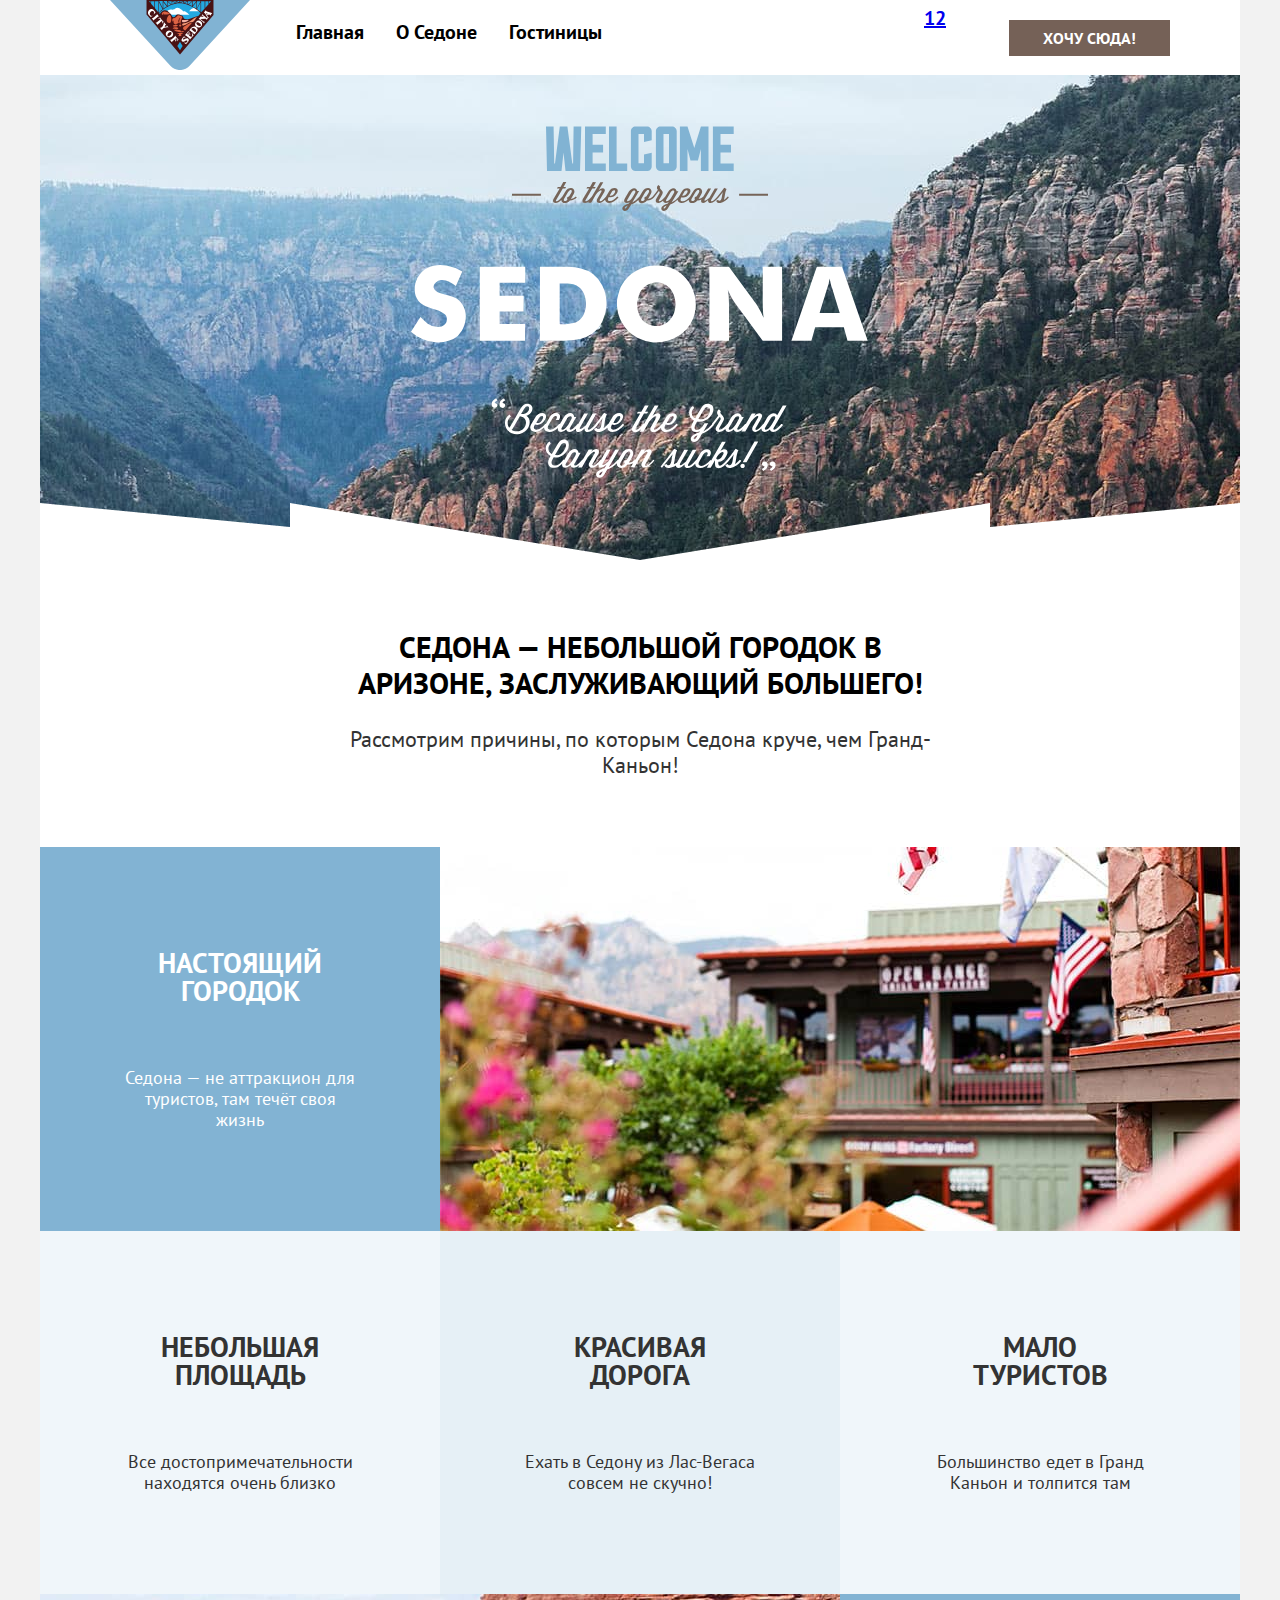
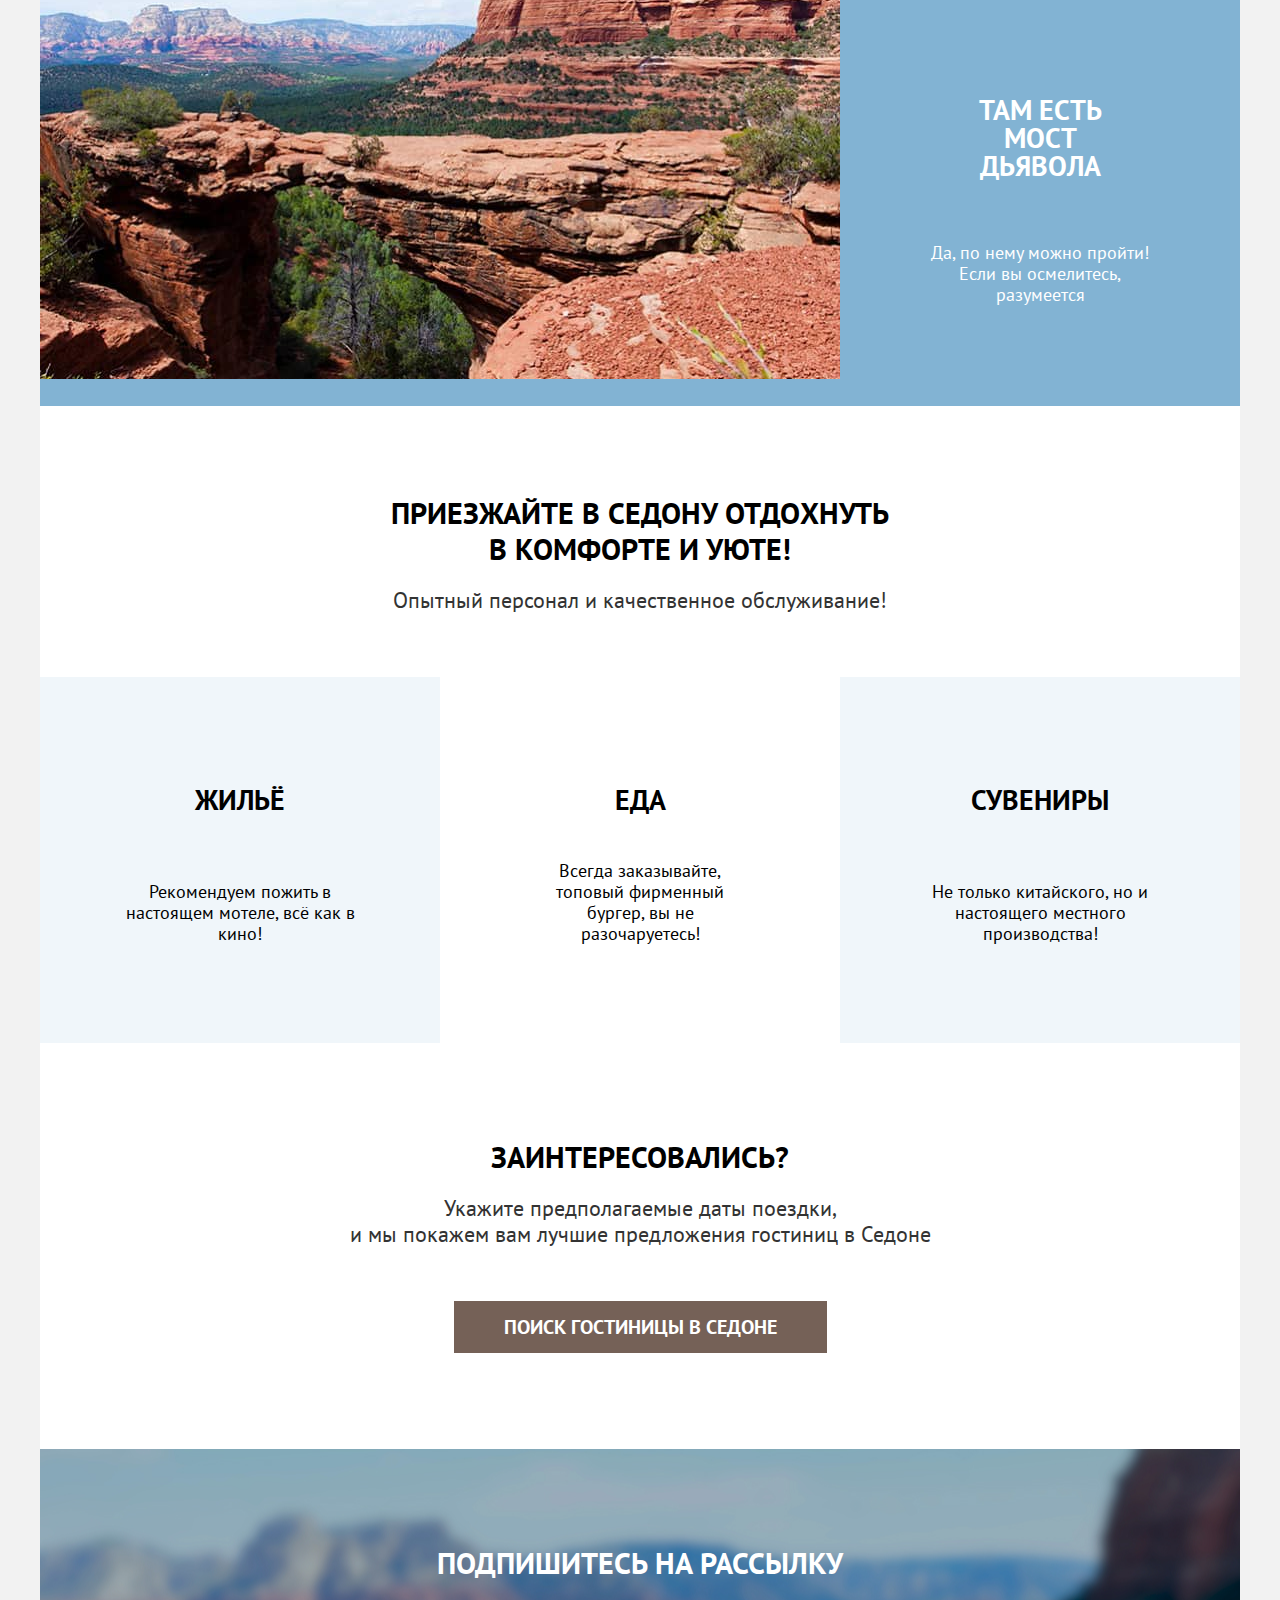
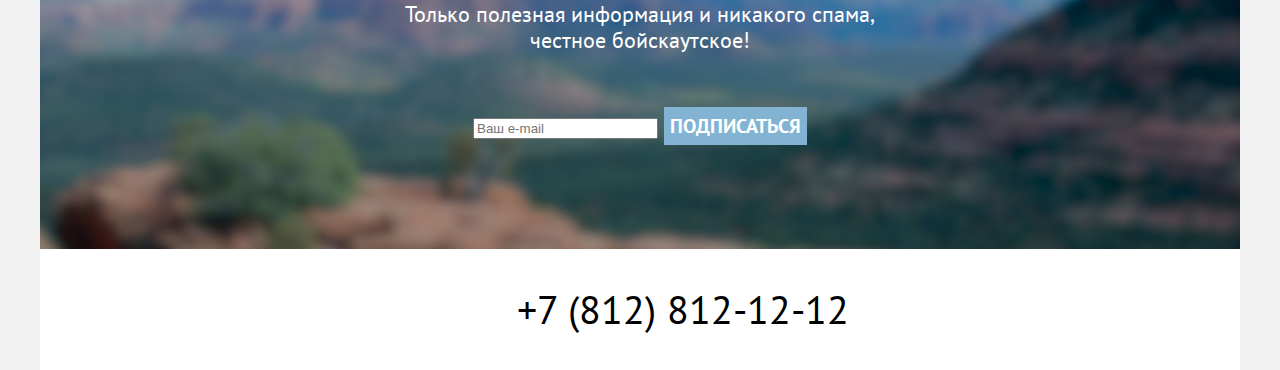
==== 6/index.html @ 9475a77e ":heavy_check_mark: Сборка #6" ====
<!DOCTYPE html>
<html lang="ru">
  <head>
    <meta charset="utf-8">
    <title>Седона</title>
    <link rel="stylesheet" href="styles/styles.css">
    <base href="https://htmlacademy-htmlcss.github.io/2297119-sedona-36/6/">
</head>
  <body>
    <div class="page-container">
      <header class="main-header" data-test="header">
        <nav class="navigation">
          <div class="pages-navigation">
            <a class="navigation-link header-logo">
              <img class="sedona-logo" src="images/logo.svg" width="140" height="70.05" alt="Логотип Седоны">
            </a>
            <ul class="navigation-list">
              <li class="navigation-item">
                <a class="navigation-link navigation-link-active">Главная</a>
              </li>
              <li class="navigation-item">
                <a class="navigation-link" href="#">О Седоне</a>
              </li>
              <li class="navigation-item">
                <a class="navigation-link navigation-link-active" href="catalog.html">Гостиницы</a>
              </li>
            </ul>
          </div>

          <div class="site-navigation">
            <div class="icons">
              <ul class="navigation-list navigation-user">
                <li cLass="navigation-item">
                  <a class="icons" href="#">
                    <span class="visually-hidden">Поиск</span>
                  </a>
                </li>
                <li cLass="navigation-item">
                  <a class="icons" href="#">
                    <span class="visually-hidden">Избранное</span>12
                  </a>
                </li>
              </ul>
            </div>

            <div class="link-button">
                <a class="navigation-link button" href="#">
                  Хочу сюда!
                </a>
            </div>
          </div>
        </nav>
      </header>

      <main class="main-container" data-test="main">
          <section class="hero" data-test="hero">
            <h1 class="visually-hidden">Сайт Седоны</h1>
            <img class="sedona-text" src="images/main-title.svg" width="458" height="352" alt="Welcome to the gorgeous Sedona, beacause the Grand Canyon sucks!">
          </section>
          <section class="advantages" data-test="advantages">
            <div class="preview">
              <h2 class="advertisement main-advertisement">Седона — небольшой городок в Аризоне, заслуживающий большего!</h2>
              <p class="article">Рассмотрим причины, по которым Седона круче, чем Гранд-Каньон!</p>
            </div>
            <ul class="advantages-list">
              <li class="advantages-list-item city-view">
                <div class="complex-block">
                    <h3>Настоящий городок</h3>
                    <p>Седона — не аттракцион для туристов, там течёт своя жизнь</p>
                </div>
                <img class="sedona-view" src="images/city-view.jpg" width="800" height="384" alt="Виды Седоны">
              </li>
              <li class="advantages-list-item square">
                  <h3>Небольшая площадь</h3>
                  <p>Все достопримечательности находятся очень близко</p>
              </li>
              <li class="advantages-list-item road">
                  <h3>Красивая дорога</h3>
                  <p>Ехать в Седону из Лас-Вегаса совсем не скучно!</p>
              </li>
              <li class="advantages-list-item tourists">
                  <h3>Мало туристов</h3>
                  <p>Большинство едет в Гранд Каньон и толпится там</p>
              </li>
              <li class="advantages-list-item devil-bridge">
                <div class="complex-block">
                  <h3>Там есть мост дьявола</h3>
                  <p>Да, по нему можно пройти! Если вы осмелитесь, разумеется</p>
                </div>
                  <img class="bridge" src="images/bridge.jpg" width="800" height="385" alt="Мост Дьявола в Седоне">
              </li>
            </ul>
          </section>

          <section class="recomendations">
            <h2 class="visually-hidden">Рекомендации</h2>
            <article class="announcement">
              <h2 class="advertisement invitation-advertisement">Приезжайте в Седону отдохнуть в комфорте и уюте!</h2>
              <p class="article">Опытный персонал и качественное обслуживание!</p>
            </article>
            <ul class="recomendations-list">
              <li class="recomendations-list-item house">
                <h3>Жильё</h3>
                <p>Рекомендуем пожить в настоящем мотеле, всё как в кино!</p>
              </li>
              <li class="recomendations-list-item food">
                <h3>Еда</h3>
                <p>Всегда заказывайте, топовый фирменный бургер, вы не разочаруетесь!</p>
              </li>
              <li class="recomendations-list-item souvenier">
                <h3>Сувениры</h3>
                <p>Не только китайского, но и настоящего местного производства!</p>
              </li>
            </ul>
          </section>
          <section class="search" data-test="search">
            <div class="hotels">
              <h2 class="advertisement hotels-advertisement">Заинтересовались?</h2>
              <p class="article hotels-article">Укажите предполагаемые даты поездки,<br>
                и мы покажем вам лучшие предложения гостиниц в Седоне</p>
            </div>
            <button class="hotels button" type="button">Поиск гостиницы в Седоне</button>
          </section>
      </main>

      <footer class="page-footer" data-test="footer">
        <div class="page-footer-container">
          <section class="main-subscription" data-test="subscribe">
              <div class="subscription-preview">
                <label for="subscribe">
                  <h2 class="action">Подпишитесь на рассылку</h2>
                  <p class="note">Только полезная информация и никакого спама, честное бойскаутское!</p>
                </label>
              </div>
              <form action="https://echo.htmlacademy.ru/" method="post">
                <input type="text" name="subscription" placeholder="Ваш e-mail" id="subscribe">
                <button class="button" type="submit">Подписаться</button>
              </form>
          </section>

          <div class="contacts-container">
            <section class="social">
              <h2 class="visually-hidden">Контакты</h2>
              <ul class="social-list">
                <li class="social-list-item">
                  <a class="social-link Vkontakte" href="https://vk.com/htmlacademy">
                    <span class="visually-hidden">Vkontakte</span>
                  </a>
                </li>
                <li class="social-list-item">
                  <a class="social-link Telegram" href="https://t.me/htmlacademy ">
                    <span class="visually-hidden">Telegram</span>
                  </a>
                </li>
                <li class="social-list-item">
                  <a class="social-link Youtube" href="https://www.youtube.com/user/htmlacademyru">
                    <span class="visually-hidden">Youtube</span>
                  </a>
                </li>
              </ul>
            </section>
            <section class="footer-contacts">
              <a class="footer-contact-phone" href="tel:+78128121212">+7 (812) 812-12-12</a>
            </section>
            <section class="logo">
              <a class="developer-logo" href="https://htmlacademy.ru/">
                <span class="visually-hidden">Переход на сайт разработчика</span>
              </a>
            </section>
          </div>
        </div>
      </footer>
    </div>
  </body>
</html>
---- 6/styles/styles.css ----
@font-face {
    font-family: "PT Sans";
    font-style: normal;
    font-weight: 400;
    src: url(../fonts/ptsans-400.woff2);

    font-display: swap;
}

@font-face {
    font-family: "PT Sans";
    font-style: normal;
    font-weight: 700;
    src: url(../fonts/ptsans-700.woff2);

    font-display: swap;
}

html {
  height: 100%;
}

body {
    margin: 0;
    display: flex;
    flex-direction: column;
    min-height: 100%;
    font-family: "PT Sans", sans-serif;
    font-style: normal;
    font-weight: 400;
    font-size: 24px;
    line-height: 28px;

    color: #000000;
    background: #F2F2F2;
}

.visually-hidden {
  clip: rect(0 0 0 0);
  clip-path: inset(50%);
  height: 1px;
  overflow: hidden;
  position: absolute;
  white-space: nowrap;
  width: 1px;
}

.page-container {
  margin: 0 auto;
  width: 1200px;
  background-color: #FFFFFF;
}

.button {
  font-family: "PT Sans", sans-serif;

  color: #FFFFFF;
  font-size: 20px;
  line-height: 36px;
  font-weight: 700;
  font-style: normal;
  text-transform: uppercase;
  text-align: center;
  border: 0;
}

button[type="button"] {
  background-color: #756157;
  border: 0;
}

button[type="submit"] {
  background-color:#82B3D3;
  border: 0;
}

.main-header {
  font-weight: 700;
  font-size: 20px;
  line-height: 24px;
}

.navigation {
  display: flex;
  justify-content: space-between;
  padding: 0 70px;
  margin: 0;
  width: 1060px;
}

.navigation-link {
  display: block;
  padding: 20px 16px;
  color: #000000;
  text-decoration: none;
  text-align: center;
}

.pages-navigation {
  display: flex;
  justify-content: space-between;
  padding: 0;
  margin: 0;
}

.navigation-link.header-logo {
  display: block;
  padding: 0;
  margin-right: 30px;
}

.navigation-list {
  display: flex;
  justify-content: flex-start;
  flex-wrap: wrap;
  margin: 0;
  padding: 0;
  width: 450px;
  list-style-type: none;
}

.navigation-list.navigation-user {
  list-style-type: none;
  display: flex;
  justify-content: flex-end;
  flex-wrap: wrap;
  width: 176px;
  padding: 0;
  margin: 0;
}

.icons {
  min-width: 44px;
  min-height: 64px;
  padding: 0;
  margin: 0;
}

.site-navigation {
  display: flex;
  justify-content: space-between;
  align-items: center;
  width: 400px;
  padding: 0;
  margin: 0;
}

.navigation-link.button {
  display: block;
  margin: 0;
  color: #FFFFFF;
  font-size: 16px;
  line-height: 20px;
  background-color: #756157;
  padding: 8px 34px;
  list-style-type: none;
  border: 0;
}

.main-container {
  flex-grow: 1;
  margin: 0 auto;
  padding: 0;
}

.hero {
  background-color:#82B3D3;
  background: url("../images/hero-flag.png") no-repeat center bottom,
              url("../images/hero-background.jpg") no-repeat center;
  background-size: 100% auto;
  margin: 0;
  padding: 0;
  border: 0;
}

.sedona-text {
  display: block;
  padding: 51px 371px 82px;
}

.preview {
  display: flex;
  flex-direction: column;
  align-items: center;
  padding: 69px 0;
  margin: 0 auto;
  text-align: center;
}
.advertisement {
  font-size: 30px;
  font-weight: 700;
  line-height: 36px;
  text-transform: uppercase;
  text-align: center;
  display: block;
}

.main-advertisement {
  padding: 0;
  margin-top: 0;
  margin-bottom: 25px;
  width: 620px;
}

.article {
  color: #333333;
  font-size: 22px;
  line-height: 26px;
  margin: 0;
  padding: 0;
  width: 651px;
  display: block;
}


.advantages {
  margin: 0;
  padding: 0;
  text-align: center;
}

.advantages-list {
  list-style: none;
  padding: 0;
  margin: 0;
  display: flex;
  align-items: center;
  flex-wrap: wrap;
  align-content: stretch;
}

.advantages-list-item {
  display: block;
  padding: 101.5px 85px;
  width: 230px;
}

.advantages-list-item h3 {
  margin: 0 27.5px 62px;
  padding: 0;
  width: 175px;
}

.advantages-list-item p {
  margin: 0;
  padding: 0;
}

.sedona-view {
  display: block;
  margin: 0;
  padding: 0;
}

.city-view {
  display: flex;
  width: 100%;
  margin: 0;
  padding: 0;
  align-items: stretch;
}

.complex-block {
  padding: 101.5px 85px;
  width: 230px;
}

.bridge {
  display: block;
  margin: 0;
  padding: 0;
}

.devil-bridge {
  width: 100%;
  display: flex;
  flex-direction: row-reverse;
  margin: 0;
  padding: 0;
  align-items: stretch;
}

.advantages-list-item {
  color: #FFFFFF;
  background-color: #82B3D3;
}

.advantages-list-item h3,
.recomendations-list-item h3 {
  font-weight: 700;
  text-transform: uppercase;
}

.advantages-list p,
.recomendations-list p {
  font-size: 18px;
  line-height: 21px;
}

.recomendations-list {
  display: flex;
  justify-content: center;
  flex-wrap: wrap;
  padding: 0;
  margin: 0;
  list-style-type: none;
  text-align: center;
}

.recomendations-list-item {
  display: flex;
  flex-direction: column;
  justify-content: space-between;
  width: 230px;
  padding: 81px 85px;
  margin: 0 auto;
}

.square,
.tourists {
  background-color: rgba(131, 179, 211, 0.12);
  color: #333333;
}

.road {
  background-color: rgba(131, 179, 211, 0.2);
  color: #333333;
}

.announcement,
.search {
  text-align: center;
}

 .recomendations .announcement {
  display: flex;
  flex-direction: column;
  align-items: center;
  padding: 64px 0;
  margin: 0;
 }

 .invitation-advertisement {
  width: 505px;
  margin-bottom: 20px;
 }


.house,
.souvenier {
  background: rgba(131, 179, 211, 0.12);
}

.search {
  display: flex;
  flex-wrap: wrap;
  flex-direction: column;
  align-items: center;
  width: 592px;
  padding: 96px 304px;
  margin: 0;
}

.hotels {
  display: flex;
  flex-wrap: wrap;
  flex-direction: column;
  justify-content: space-between;
  align-items: center;
  margin-bottom: 54px;
}

.hotels-advertisement {
  margin: 0 0 20px;
  padding: 0;
}

.hotels-article {
  width: 592px;
}

.hotels.button {
  display: block;
  padding: 8px 50px;
  margin: 0;
  border: 0;
}

input ::placeholder {
  font-size: 18px;
  line-height: 24px;
  opacity: 60%;
}

.social-link,
.developer-logo {
  color: #000000;
  text-decoration: none;
}

.main-subscription {
  color: #FFFFFF;
  text-align: center;
  background-image: url(../images/subscribe.jpg);
  background-size: 100% auto;
  background-color: #82B3D3;
    background-position: center;
    background-repeat: no-repeat;
    background-attachment: scroll;
  display: flex;
  flex-direction: column;
  justify-content: space-between;
  align-items: center;
  padding: 96px 258px 104px;
  width: 684px;
}

.subscription-preview {
  width: 475px;
  display: flex;
  flex-direction: column;
  align-items: center;
  justify-content: space-between;
  padding: 0;
  margin-bottom: 54px;
}

.main-subscription .action {
  font-size: 30px;
  font-weight: 700;
  line-height: 36px;
  text-transform: uppercase;
  margin-top: 0;
  margin-bottom: 20px;
  padding: 0;
}

.main-subscription .note {
  font-size: 22px;
  line-height: 26px;
  margin: 0;
  padding: 0;
}

.contacts-container {
  display: flex;
  justify-content: space-between;
  align-items: center;
  width: 1060px;
  padding: 0;
  margin: 40px 70px;
}

.social-list-item {
  min-width: 47.33px;
  min-height: 40px;
}

.social-list {
  list-style-type: none;
  display: flex;
  width: 200px;
  justify-content: flex-start;
  padding: 0;
  margin: 0;
}

.footer-contact-phone {
  color: #000000;
  text-decoration: none;
  font-size: 40px;
  line-height: 40px;
  text-align: center;
}

.developer-logo {
  display: block;
  min-width: 115px;
  min-height: 33px;
  margin: 0;
  padding: 0;
  list-style-type: none;
}

.main-head {
  background-image: url(../images/filters.jpg);
  background-size: 100% auto;
    background-position: center;
    background-repeat: no-repeat;
    background-attachment: scroll;
  background-color: #82B3D3;
  color: #FFFFFF;
}

.content {
  margin: 35px 70px 70px 70px;
}

.catalog-title {
font-weight: 700;
font-size: 60px;
line-height: 78px;
padding-top: 35px;
margin: 0;
}

.breadcrumbs {
  display: flex;
  list-style-type: none;
  margin-top: 8px;
  padding: 0;
}

.breadcrumbs-link {
  color:#FFFFFF;
  font-size: 16px;
  line-height: 21px;
  text-decoration: none;
  display: block;
  margin: 0;
  padding: 0;
}

.general-filters-container {
  display: flex;
  flex-direction: row;
  margin: 0;
  padding: 0;
  justify-content: space-between;
  flex-wrap: wrap;
}

.filters-container {
  display: flex;
  flex-direction: row;
  margin: 0;
  padding: 0;
  justify-content: space-between;
  flex-wrap: wrap;
}

.infrastructure,
.house-filter {
  width: 150.43px;
}

.costs {
  width: 549px;
}

.costs-filter {
  width: 288px;
  display: flex;
  flex-direction: column;
  align-items: start;
}

.catalog-filter-title {
  font-weight: 700;
  font-size: 20px;
  line-height: 24px;
  text-align: left;
}

.checkbox-list,
.radio-list {
  font-size: 18px;
  line-height: 23px;
}

.cost {
  font-weight: 700;
  font-size: 18px;
  line-height: 24px;
}

.filter-buttons {
  width: 191px;
  display: flex;
  flex-direction: column;
  padding: 32px;
}

.button.apply {
  background-color: #82B3D3;
}

.button [type="reset"] {
  border: none;
  background: transparent;
}

.catalog-header-container {
  width: 1060px;
  display: flex;
  justify-content: space-between;
  margin: 50px 70px 40px;
  padding: 0;
}

.catalog-header-container h2 {
  margin: 0;
  padding: 0;
}

.sorting-container {
  display: flex;
  width: 522px;
  justify-content: space-between;
}

.sorting-view-list {
  list-style-type: none;
  display: flex;
  margin: 0;
  padding: 0;
  width: 160px;
  justify-content: space-between;
}

.sorting {
  font-size: 18px;
  line-height: 21px;
}

.sorting-view-button {
  min-width: 48px;
  min-height: 48px;
}

.sorting-view-button button {
  background-color:#FFFFFF;
}

.product-card {
  width: 340;
  border: #E6E6E6 solid 1px;
  list-style-type: none;
  padding: 0;
  margin-bottom: 20px;
}

.product-list {
 display: flex;
 justify-content: space-between;
 flex-wrap: wrap;
 margin: 0 70px 40px;
 padding: 0;
}

.product-card-title {
  font-weight: 700;
  font-size: 24px;
  line-height: 28px;
  text-align: left;
}

.type {
  color:#333333;
  font-size: 18px;
  line-height: 21px;
  text-align: left;
}

.hotel-cost {
  color:#333333;
  font-size: 18px;
  line-height: 21px;
  text-align: right;
}

.favorite {
  color:#FFFFFF;
  font-weight: inherit;
  font-size: 16px;
  line-height: 20px;
  background-color: #82B3D3;
}

.favorite.added {
  background-color: #7DB54F;
}

.product-card .more {
  color:#FFFFFF;
  text-decoration: none;
  font-weight: inherit;
  font-size: 16px;
  line-height: 20px;
  background-color: #756157;
}

.rating {
  color:#333333;
  font-size: 16px;
  line-height: 20px;
  background-color: #F2F2F2;
}

.pagination {
  list-style: none;
  margin: 40px 70px 60px;
  padding: 0;
  display: flex;
  justify-content: flex-start;
}

.pagination-item:not(:last-child) {
  margin-right: 8px;
}

.pagination-link {
  color: #ffffff;
  background-color: #82B3D3;
  text-decoration: none;
  font-size: 20px;
  line-height: 36px;
  font-weight: 700;
  display: block;
  width: 60px;
  height: 60px;
  box-sizing: border-box;
  padding: 11.36px 24.55px 12.64px 23.45px ;
}

.pagination-current,
.pagination-link.disabled {
  color:#000000;
  background: #F2F2F2;
}

.main-subscription.catalog {
  background-image: none;
  background-color: inherit;
  color: #000000;
}
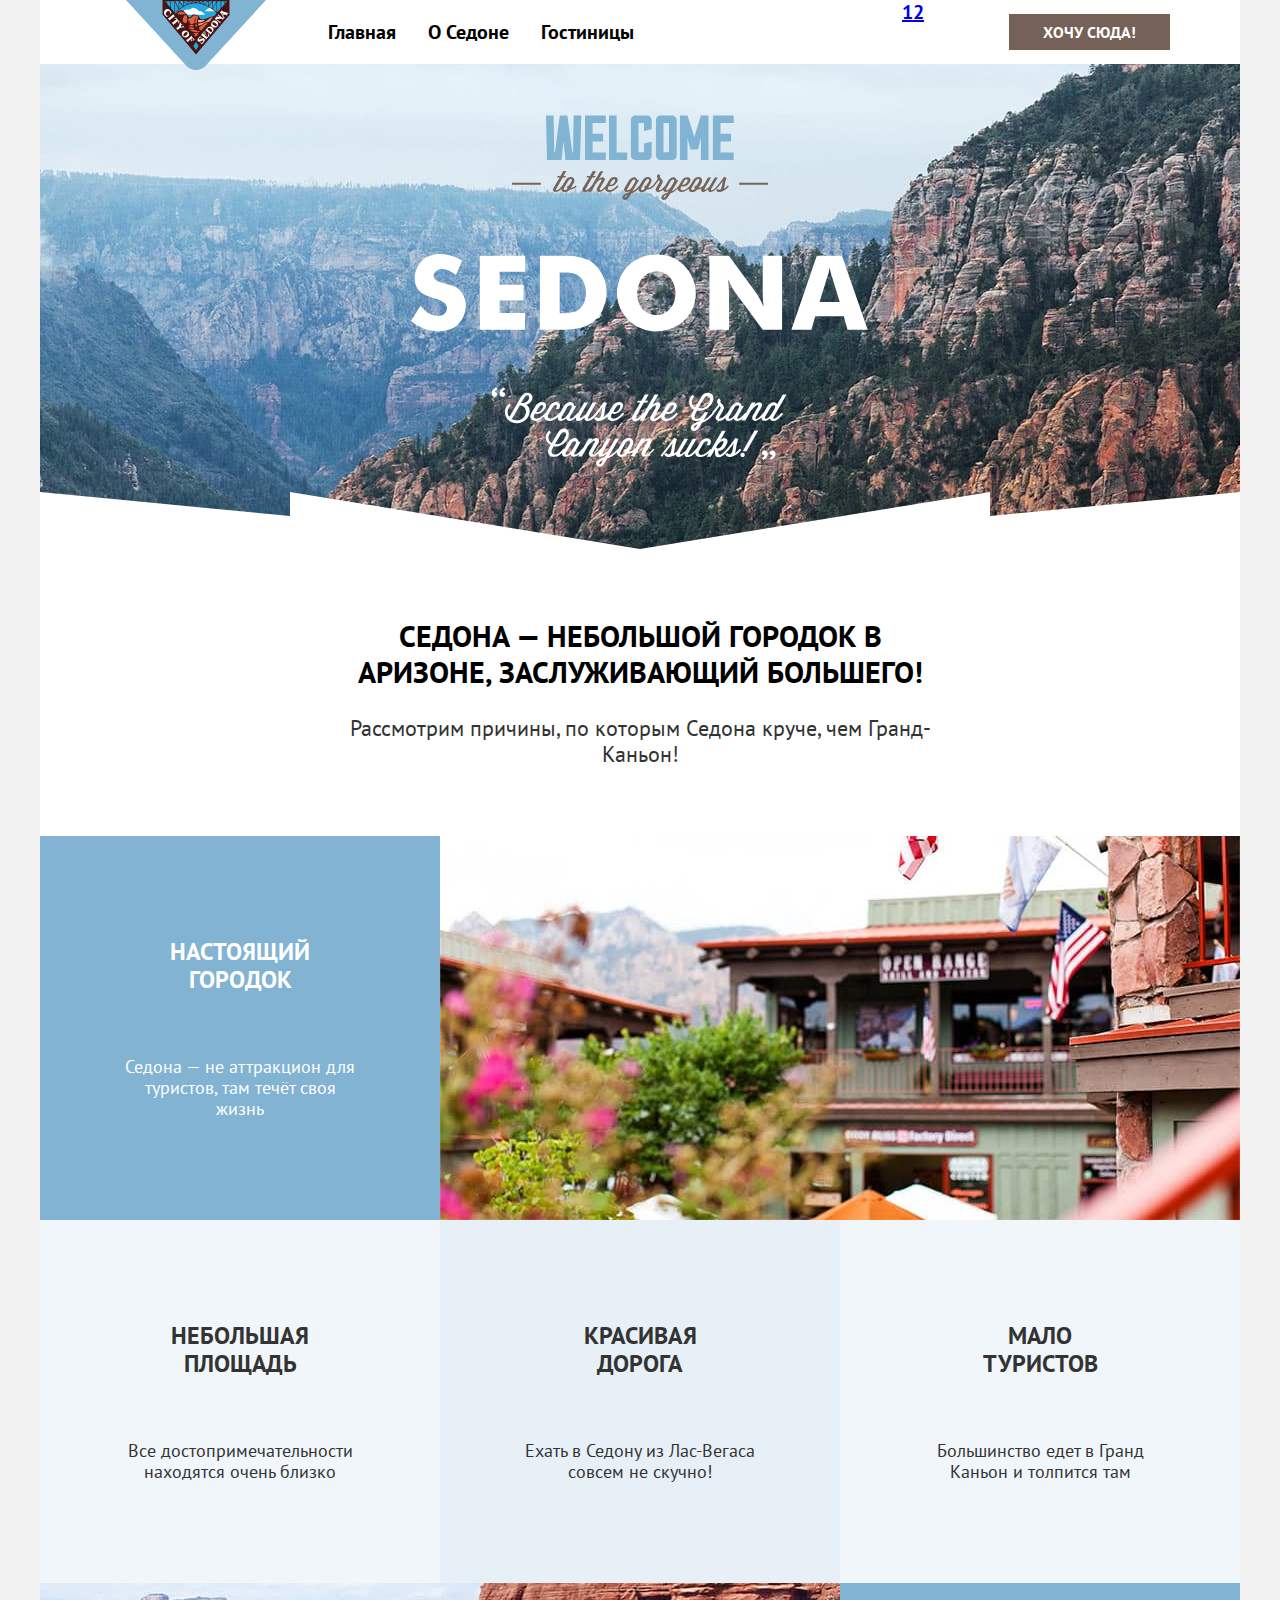
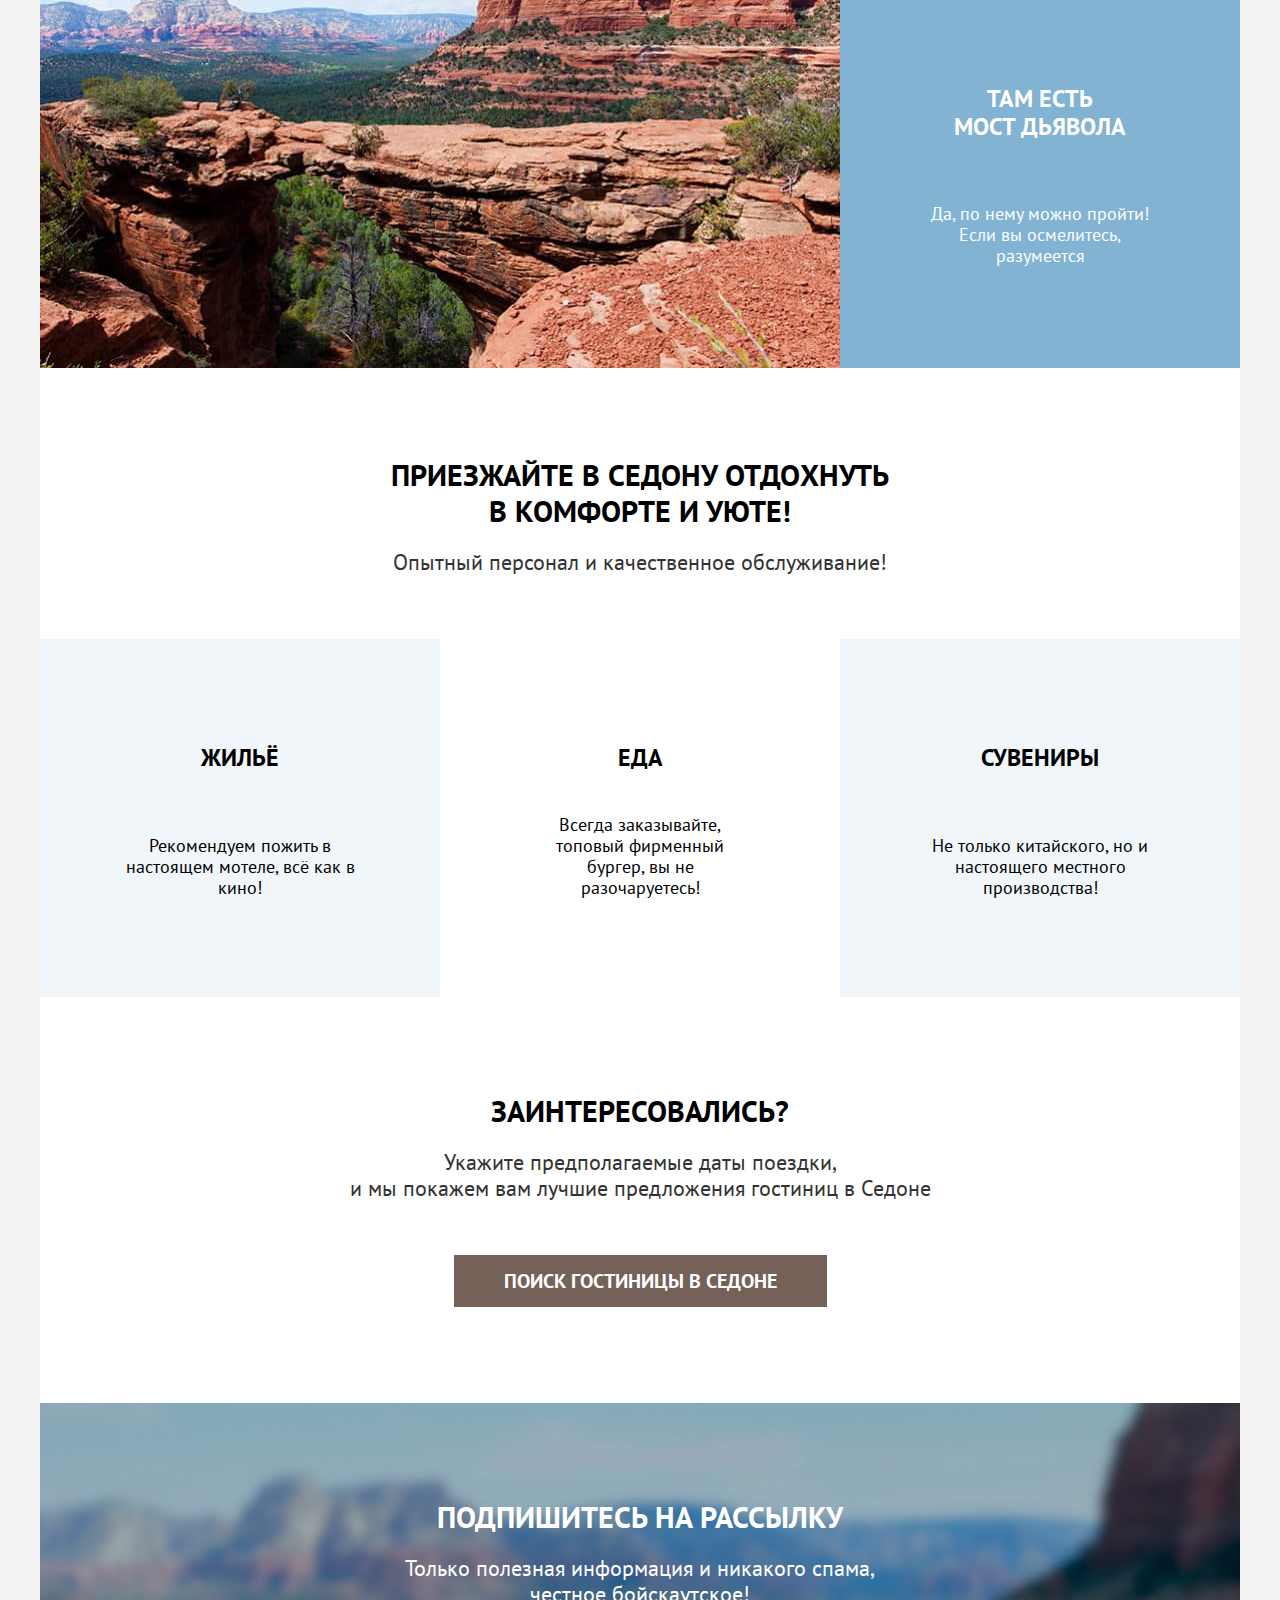
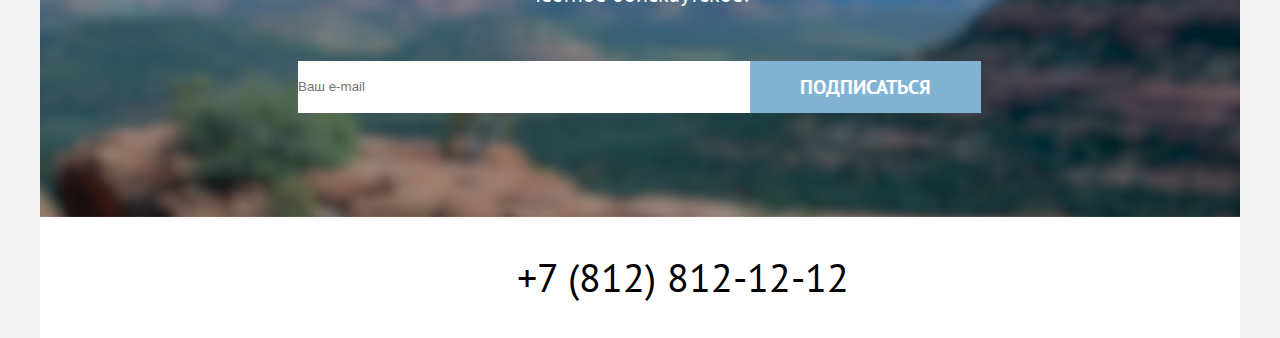
==== commit 11e9f71d: ":heavy_check_mark: Сборка #6" ====
--- a/6/index.html
+++ b/6/index.html
@@ -22,13 +22,12 @@
                 <a class="navigation-link" href="#">О Седоне</a>
               </li>
               <li class="navigation-item">
-                <a class="navigation-link navigation-link-active" href="catalog.html">Гостиницы</a>
+                <a class="navigation-link" href="catalog.html">Гостиницы</a>
               </li>
             </ul>
           </div>
 
           <div class="site-navigation">
-            <div class="icons">
               <ul class="navigation-list navigation-user">
                 <li cLass="navigation-item">
                   <a class="icons" href="#">
@@ -41,7 +40,6 @@
                   </a>
                 </li>
               </ul>
-            </div>
 
             <div class="link-button">
                 <a class="navigation-link button" href="#">
@@ -84,7 +82,8 @@
               </li>
               <li class="advantages-list-item devil-bridge">
                 <div class="complex-block">
-                  <h3>Там есть мост дьявола</h3>
+                  <h3>Там есть <br>
+                    мост дьявола</h3>
                   <p>Да, по нему можно пройти! Если вы осмелитесь, разумеется</p>
                 </div>
                   <img class="bridge" src="images/bridge.jpg" width="800" height="385" alt="Мост Дьявола в Седоне">
@@ -132,9 +131,9 @@
                   <p class="note">Только полезная информация и никакого спама, честное бойскаутское!</p>
                 </label>
               </div>
-              <form action="https://echo.htmlacademy.ru/" method="post">
+              <form class="subscription-form" action="https://echo.htmlacademy.ru/" method="post">
                 <input type="text" name="subscription" placeholder="Ваш e-mail" id="subscribe">
-                <button class="button" type="submit">Подписаться</button>
+                <button class="subscription button" type="submit">Подписаться</button>
               </form>
           </section>
 
--- a/6/styles/styles.css
+++ b/6/styles/styles.css
@@ -89,8 +89,7 @@
 }
 
 .navigation-link {
-  display: block;
-  padding: 20px 16px;
+  padding: 0px 16px;
   color: #000000;
   text-decoration: none;
   text-align: center;
@@ -103,16 +102,18 @@
   margin: 0;
 }
 
-.navigation-link.header-logo {
+.navigation-link.header-logo img {
   display: block;
   padding: 0;
   margin-right: 30px;
+  margin-bottom: -6px;
+  position: relative;
 }
 
 .navigation-list {
   display: flex;
-  justify-content: flex-start;
   flex-wrap: wrap;
+  align-items: center;
   margin: 0;
   padding: 0;
   width: 450px;
@@ -130,6 +131,7 @@
 }
 
 .icons {
+  display: block;
   min-width: 44px;
   min-height: 64px;
   padding: 0;
@@ -144,6 +146,7 @@
   padding: 0;
   margin: 0;
 }
+
 
 .navigation-link.button {
   display: block;
@@ -176,6 +179,7 @@
 .sedona-text {
   display: block;
   padding: 51px 371px 82px;
+  margin: 0;
 }
 
 .preview {
@@ -287,6 +291,8 @@
 
 .advantages-list-item h3,
 .recomendations-list-item h3 {
+  font-size: 24px;
+  line-height: 28px;
   font-weight: 700;
   text-transform: uppercase;
 }
@@ -391,13 +397,6 @@
   line-height: 24px;
   opacity: 60%;
 }
-
-.social-link,
-.developer-logo {
-  color: #000000;
-  text-decoration: none;
-}
-
 .main-subscription {
   color: #FFFFFF;
   text-align: center;
@@ -442,6 +441,25 @@
   padding: 0;
 }
 
+.subscription-form {
+  display: flex;
+  width: 684px;
+  justify-content: stretch;
+}
+
+input[type="text"] {
+  width: 452px;
+  padding: 0;
+  margin: 0;
+  border: none;
+}
+
+.subscription.button {
+  padding: 8px 50px;
+}
+
+
+
 .contacts-container {
   display: flex;
   justify-content: space-between;
@@ -471,6 +489,12 @@
   font-size: 40px;
   line-height: 40px;
   text-align: center;
+}
+
+.social-link,
+.developer-logo {
+  color: #000000;
+  text-decoration: none;
 }
 
 .developer-logo {
@@ -633,22 +657,34 @@
 }
 
 .product-card {
+  display: grid;
+  grid-template-columns: 140px 140px;
+  grid-template-rows: auto auto auto auto auto;
+  gap: 16px 20px;
+  padding: 20px;
   width: 340;
   border: #E6E6E6 solid 1px;
   list-style-type: none;
-  padding: 0;
-  margin-bottom: 20px;
 }
 
 .product-list {
- display: flex;
- justify-content: space-between;
- flex-wrap: wrap;
- margin: 0 70px 40px;
+ display: grid;
+ grid-template-columns: 340px 340px 340px;
+ grid-template-rows: auto auto;
+ gap: 20px 20px;
+ margin: 0 70px 80px;
  padding: 0;
 }
 
+.hotel {
+  display: block;
+  grid-column: 1 / -1;
+}
+
 .product-card-title {
+  grid-column: 1 / -1;
+  padding: 0;
+  margin: 0;
   font-weight: 700;
   font-size: 24px;
   line-height: 28px;
@@ -656,6 +692,8 @@
 }
 
 .type {
+  padding: 0;
+  margin: 0;
   color:#333333;
   font-size: 18px;
   line-height: 21px;
@@ -670,11 +708,16 @@
 }
 
 .favorite {
+  display: block;
+  padding: 8px 0;
+  margin: 0;
   color:#FFFFFF;
-  font-weight: inherit;
+  font-weight: 700;
+  font-family: inherit;
   font-size: 16px;
   line-height: 20px;
   background-color: #82B3D3;
+  text-transform: uppercase;
 }
 
 .favorite.added {
@@ -682,15 +725,24 @@
 }
 
 .product-card .more {
+  display: block;
+  padding: 8px 0;
+  margin: 0;
+  font-weight: 700;
+  font-family: inherit;
   color:#FFFFFF;
   text-decoration: none;
-  font-weight: inherit;
   font-size: 16px;
   line-height: 20px;
   background-color: #756157;
 }
 
 .rating {
+  text-transform: uppercase;
+  display: block;
+  padding: 8px 0;
+  margin: 0;
+  text-align: center;
   color:#333333;
   font-size: 16px;
   line-height: 20px;
@@ -699,7 +751,7 @@
 
 .pagination {
   list-style: none;
-  margin: 40px 70px 60px;
+  margin: 0 70px 60px;
   padding: 0;
   display: flex;
   justify-content: flex-start;
